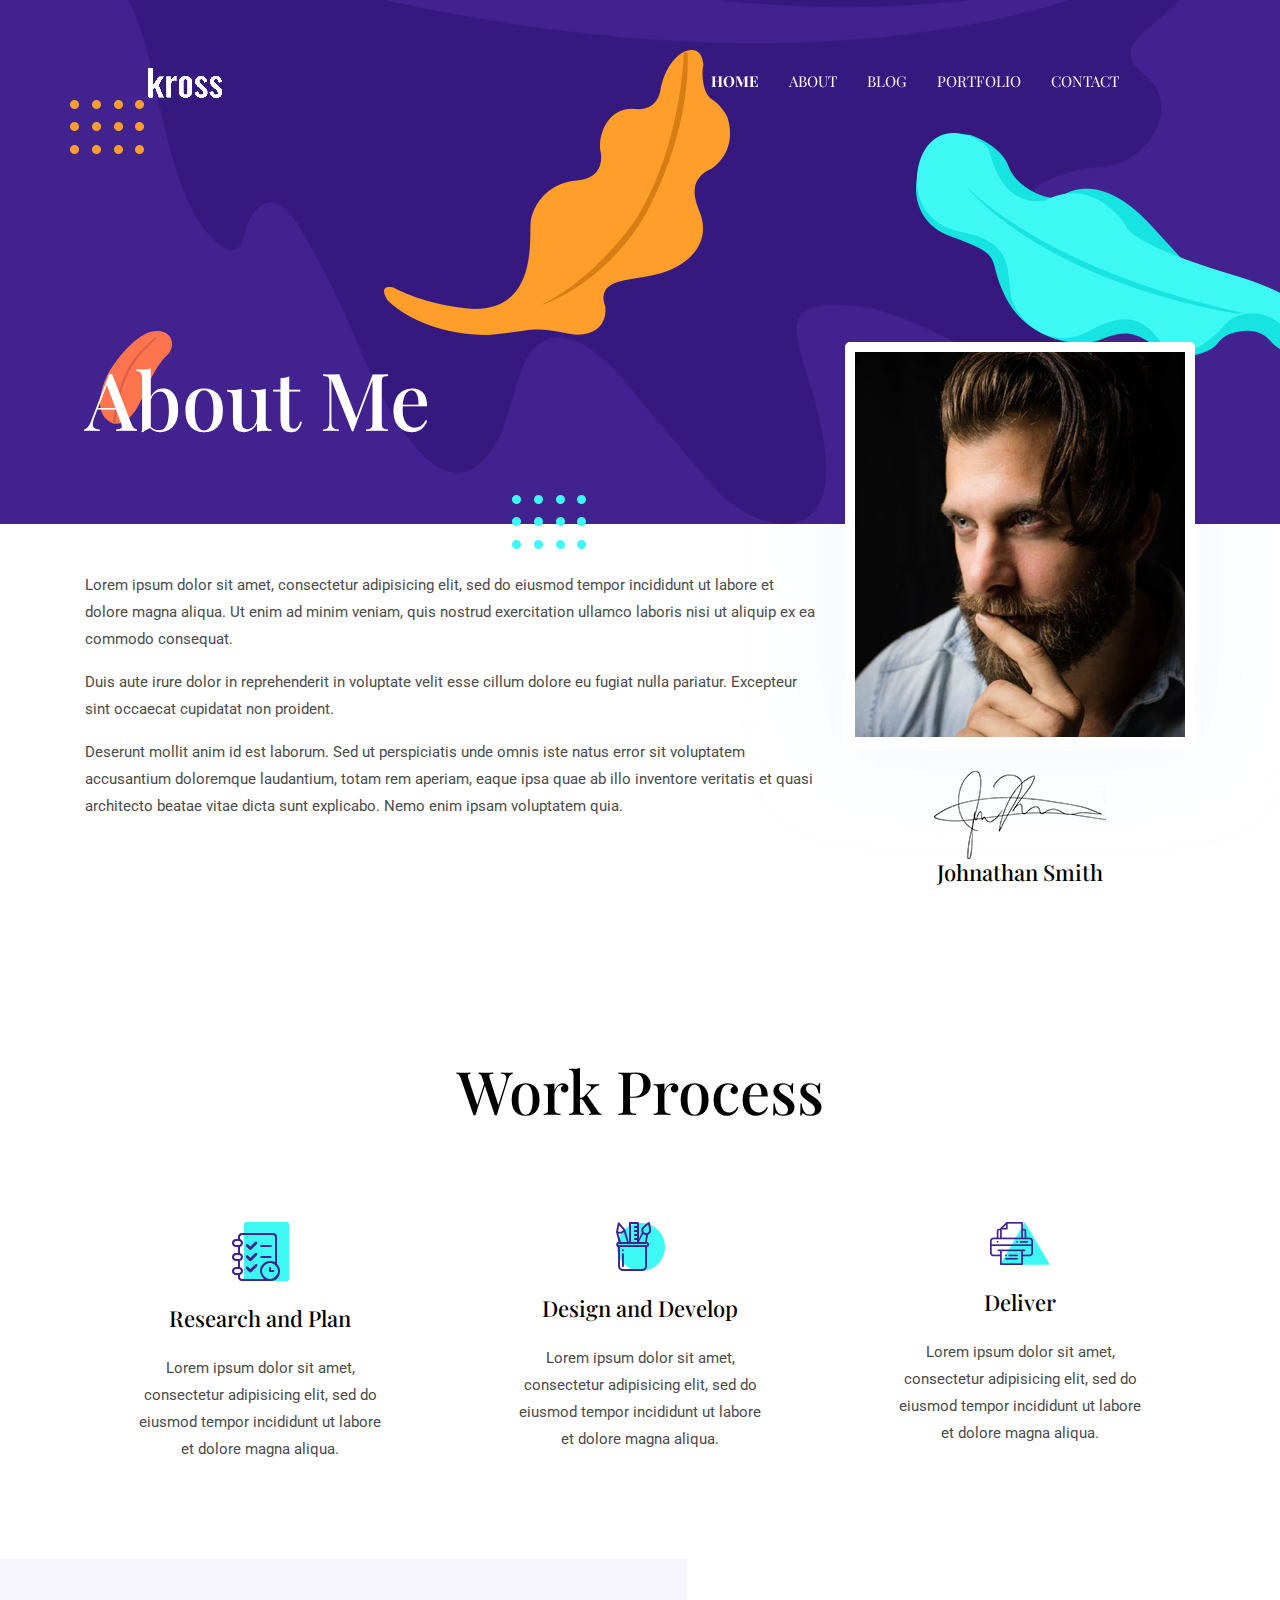
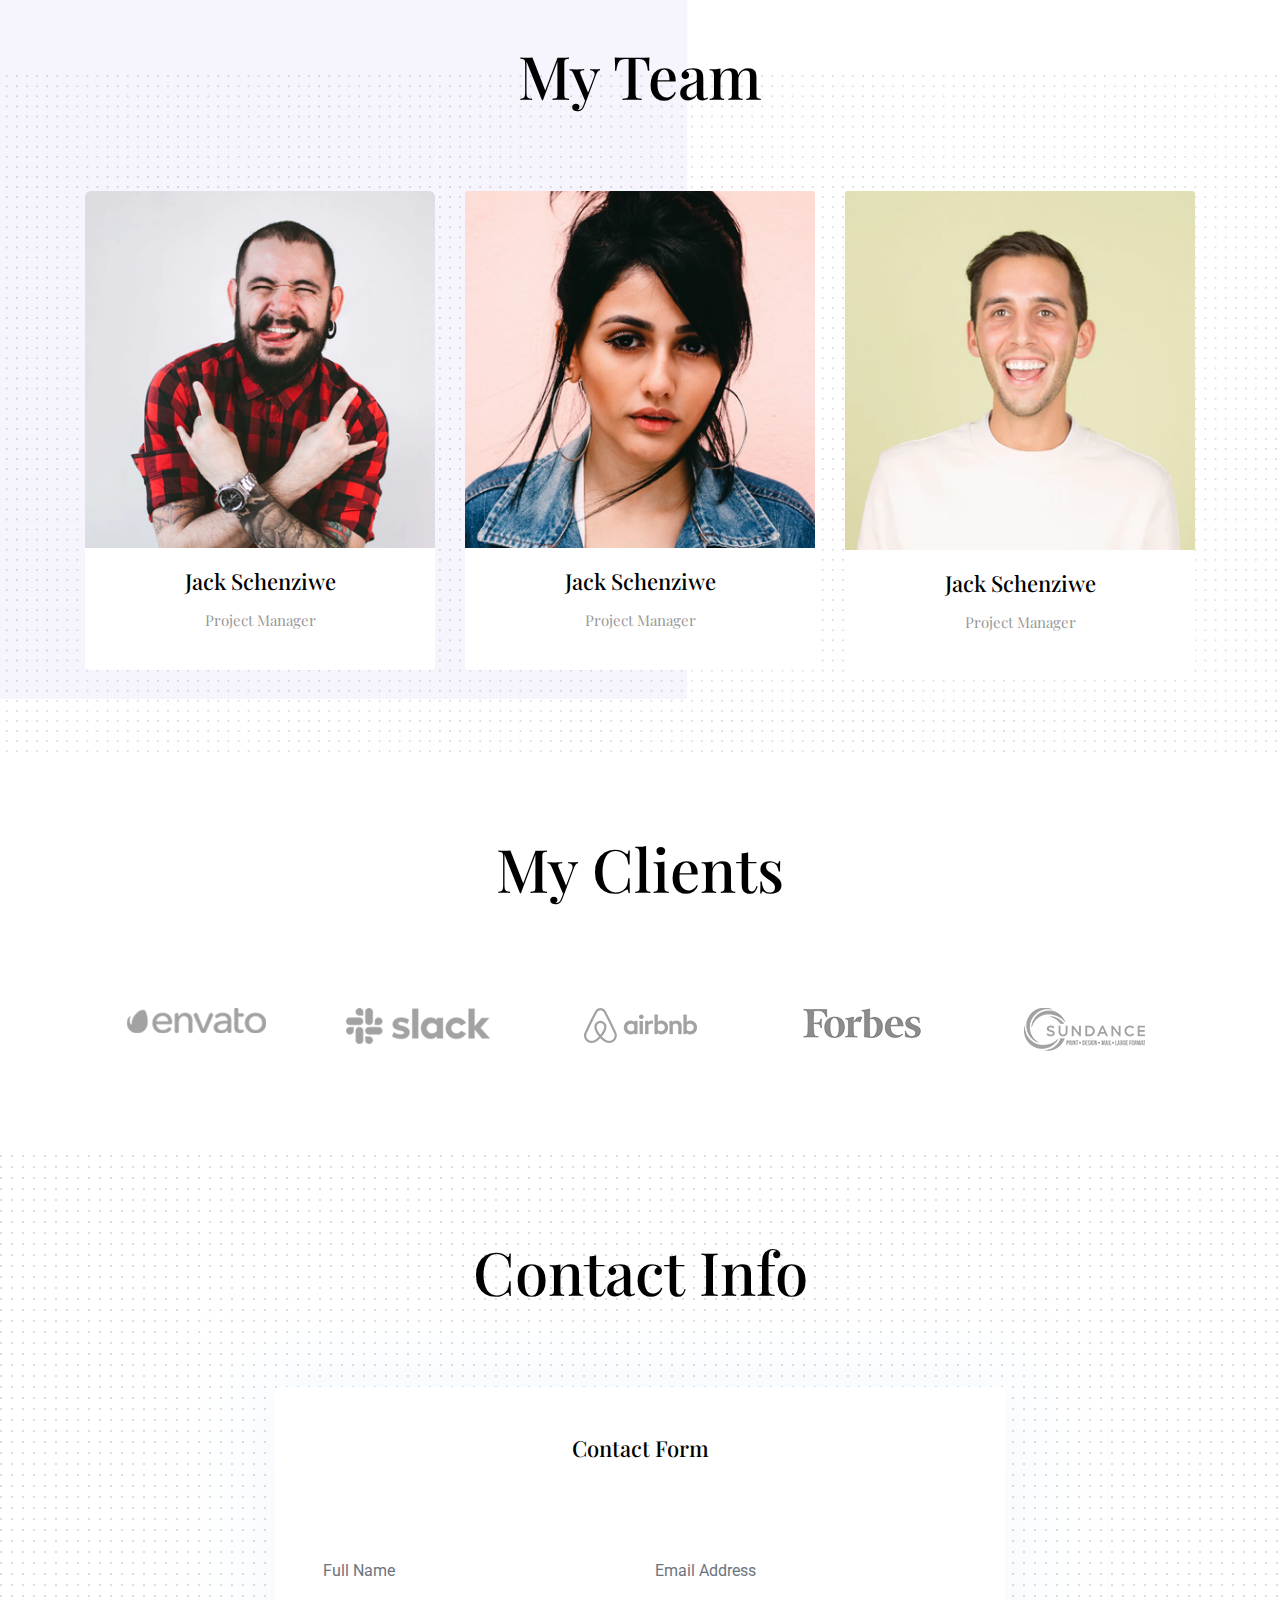
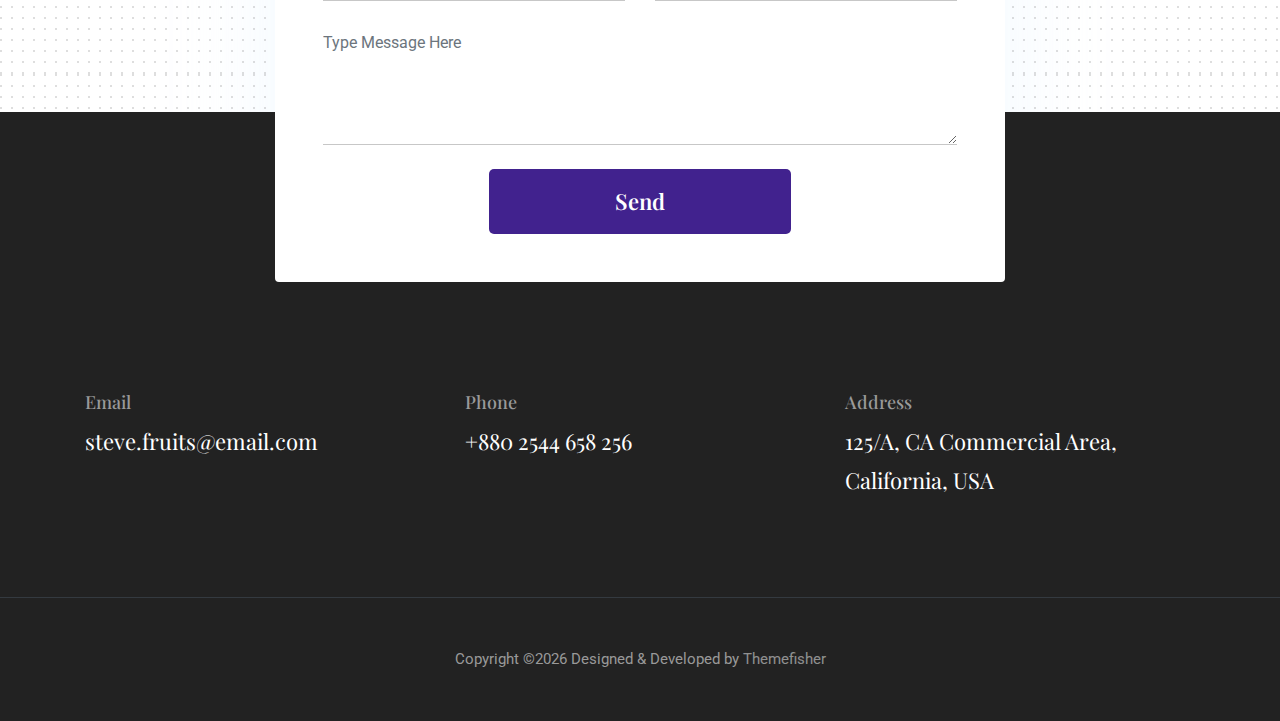
==== about.html @ dac3dfb8 "initial commit" ====
<!DOCTYPE html>

<!--
 // WEBSITE: https://themefisher.com
 // TWITTER: https://twitter.com/themefisher
 // FACEBOOK: https://www.facebook.com/themefisher
 // GITHUB: https://github.com/themefisher/
-->

<html lang="en">
<head>

  <!-- Basic Page Needs
  ================================================== -->
  <meta charset="utf-8">
  <title>Kross - Creative Portfolio Template</title>

  <!-- Mobile Specific Metas
  ================================================== -->
  <meta http-equiv="X-UA-Compatible" content="IE=edge">
  <meta name="description" content="Creative Portfolio Template">
  <meta name="viewport" content="width=device-width, initial-scale=1.0, maximum-scale=5.0">
  <meta name="author" content="Themefisher">
  <meta name="generator" content="Themefisher Kross Template v1.0">
  <!-- Favicon -->
  <link rel="shortcut icon" type="image/x-icon" href="images/favicon.png" />
  
  <!-- ** Plugins Needed for the Project ** -->
  <!-- Bootstrap -->
  <link rel="stylesheet" href="plugins/bootstrap/bootstrap.min.css">
  <!-- slick slider -->
  <link rel="stylesheet" href="plugins/slick/slick.css">
  <!-- themefy-icon -->
  <link rel="stylesheet" href="plugins/themify-icons/themify-icons.css">

  <!-- Main Stylesheet -->
  <link href="css/style.css" rel="stylesheet">

</head>
<body>
  

<header class="navigation fixed-top">
  <nav class="navbar navbar-expand-lg navbar-dark">
    <a class="navbar-brand font-tertiary h3" href="index.html"><img src="images/logo.png" alt="Myself"></a>
    <button class="navbar-toggler" type="button" data-toggle="collapse" data-target="#navigation"
      aria-controls="navigation" aria-expanded="false" aria-label="Toggle navigation">
      <span class="navbar-toggler-icon"></span>
    </button>

    <div class="collapse navbar-collapse text-center" id="navigation">
      <ul class="navbar-nav ml-auto">
        <li class="nav-item active">
          <a class="nav-link" href="index.html">Home</a>
        </li>
        <li class="nav-item">
          <a class="nav-link" href="about.html">about</a>
        </li>
        <li class="nav-item">
          <a class="nav-link" href="blog.html">Blog</a>
        </li>
        <li class="nav-item">
          <a class="nav-link" href="portfolio.html">Portfolio</a>
        </li>
        <li class="nav-item">
          <a class="nav-link" href="contact.html">Contact</a>
        </li>
      </ul>
    </div>
  </nav>
</header>

<!-- page title -->
<section class="page-title-alt bg-primary position-relative">
  <div class="container">
    <div class="row">
      <div class="col-12">
        <h1 class="text-white font-tertiary">About Me</h1>
      </div>
    </div>
  </div>
  <!-- background shapes -->
  <img src="images/illustrations/leaf-bg-top.png" alt="illustrations" class="bg-shape-1 w-100">
  <img src="images/illustrations/dots-group-sm.png" alt="illustrations" class="bg-shape-2">
  <img src="images/illustrations/leaf-yellow.png" alt="illustrations" class="bg-shape-3">
  <img src="images/illustrations/leaf-orange.png" alt="illustrations" class="bg-shape-4">
  <img src="images/illustrations/dots-group-cyan.png" alt="illustrations" class="bg-shape-5">
  <img src="images/illustrations/leaf-cyan-lg.png" alt="illustrations" class="bg-shape-6">
</section>
<!-- /page title -->

<!-- about -->
<section class="section pt-5">
  <div class="container">
    <div class="row">
      <div class="col-md-8">
        <p>Lorem ipsum dolor sit amet, consectetur adipisicing elit, sed do eiusmod tempor incididunt ut labore et
          dolore magna aliqua. Ut enim ad minim veniam, quis nostrud exercitation ullamco laboris nisi ut aliquip ex ea
          commodo consequat.</p>
        <p>Duis aute irure dolor in reprehenderit in voluptate velit esse cillum dolore eu fugiat nulla pariatur.
          Excepteur sint occaecat cupidatat non proident.</p>
        <p>Deserunt mollit anim id est laborum. Sed ut perspiciatis unde omnis iste natus error sit voluptatem
          accusantium doloremque laudantium, totam rem aperiam, eaque ipsa quae ab illo inventore veritatis et quasi
          architecto beatae vitae dicta sunt explicabo. Nemo enim ipsam voluptatem quia.</p>
      </div>
      <div class="col-md-4 text-center drag-lg-top">
        <div class="shadow-down mb-4">
          <img src="images/about/author.jpg" alt="author" class="img-fluid w-100 rounded-lg border-thick border-white">
        </div>
        <img src="images/about/signature.png" alt="signature" class="img-fluid">
        <h4>Johnathan Smith</h4>
      </div>
    </div>
  </div>
</section>
<!-- /about -->

<!-- Work Process -->
<section class="section">
  <div class="container">
    <div class="row justify-content-around">
      <div class="col-lg-12 text-center">
        <h2 class="section-title">Work Process</h2>
      </div>
      <div class="col-lg-3 col-md-4 text-center hover-shadow pt-3">
        <div class="">
          <img src="images/icons/plan.png" class="mb-4" alt="icon">
          <h4 class="mb-4">Research and Plan</h4>
          <p>Lorem ipsum dolor sit amet, consectetur adipisicing elit, sed do eiusmod tempor incididunt ut labore et
            dolore magna aliqua.</p>
        </div>
      </div>
      <div class="col-lg-3 col-md-4 text-center hover-shadow pt-3">
        <img src="images/icons/design.png" class="mb-4" alt="icon">
        <h4 class="mb-4">Design and Develop</h4>
        <p>Lorem ipsum dolor sit amet, consectetur adipisicing elit, sed do eiusmod tempor incididunt ut labore et
          dolore magna aliqua.</p>
      </div>
      <div class="col-lg-3 col-md-4 text-center hover-shadow pt-3">
        <img src="images/icons/print.png" class="mb-4" alt="icon">
        <h4 class="mb-4">Deliver</h4>
        <p>Lorem ipsum dolor sit amet, consectetur adipisicing elit, sed do eiusmod tempor incididunt ut labore et
          dolore magna aliqua.</p>
      </div>
    </div>
  </div>
</section>
<!-- ./Work Process -->

<!-- team -->
<section class="section bg-cover" data-background="images/backgrounds/team-bg.png">
  <div class="container">
    <div class="row">
      <div class="col-12 text-center">
        <h2 class="section-title">My Team</h2>
      </div>
      <div class="col-md-4 col-sm-6 mb-4 mb-md-0">
        <div class="card text-center">
          <img src="images/team/member-1.png" class="card-img-top">
          <div class="card-body">
            <h4 class="card-title">Jack Schenziwe</h4>
            <p class="text-light font-secondary">Project Manager</p>
          </div>
        </div>
      </div>
      <div class="col-md-4 col-sm-6 mb-4 mb-md-0">
        <div class="card text-center">
          <img src="images/team/member-2.png" class="card-img-top">
          <div class="card-body">
            <h4 class="card-title">Jack Schenziwe</h4>
            <p class="text-light font-secondary">Project Manager</p>
          </div>
        </div>
      </div>
      <div class="col-md-4 col-sm-6 mb-4 mb-md-0">
        <div class="card text-center">
          <img src="images/team/member-3.png" class="card-img-top">
          <div class="card-body">
            <h4 class="card-title">Jack Schenziwe</h4>
            <p class="text-light font-secondary">Project Manager</p>
          </div>
        </div>
      </div>
    </div>
  </div>
</section>
<!-- /team -->

<!-- clients -->
<section class="section">
  <div class="container">
    <div class="row">
      <div class="col-12 text-center">
        <h2 class="section-title">My Clients</h2>
      </div>
    </div>
    <div class="row">
      <div class="col-12">
        <div class="client-logo-slider d-flex align-items-center">
          <a href="contact.html" class="text-center d-block outline-0 p-4"><img class="d-unset img-fluid"
              src="images/clients-logo/client-logo-1.png" alt="client-logo"></a>
          <a href="contact.html" class="text-center d-block outline-0 p-4"><img class="d-unset img-fluid"
              src="images/clients-logo/client-logo-2.png" alt="client-logo"></a>
          <a href="contact.html" class="text-center d-block outline-0 p-4"><img class="d-unset img-fluid"
              src="images/clients-logo/client-logo-3.png" alt="client-logo"></a>
          <a href="contact.html" class="text-center d-block outline-0 p-4"><img class="d-unset img-fluid"
              src="images/clients-logo/client-logo-4.png" alt="client-logo"></a>
          <a href="contact.html" class="text-center d-block outline-0 p-4"><img class="d-unset img-fluid"
              src="images/clients-logo/client-logo-5.png" alt="client-logo"></a>
          <a href="contact.html" class="text-center d-block outline-0 p-4"><img class="d-unset img-fluid"
              src="images/clients-logo/client-logo-1.png" alt="client-logo"></a>
          <a href="contact.html" class="text-center d-block outline-0 p-4"><img class="d-unset img-fluid"
              src="images/clients-logo/client-logo-2.png" alt="client-logo"></a>
          <a href="contact.html" class="text-center d-block outline-0 p-4"><img class="d-unset img-fluid"
              src="images/clients-logo/client-logo-3.png" alt="client-logo"></a>
          <a href="contact.html" class="text-center d-block outline-0 p-4"><img class="d-unset img-fluid"
              src="images/clients-logo/client-logo-4.png" alt="client-logo"></a>
          <a href="contact.html" class="text-center d-block outline-0 p-4"><img class="d-unset img-fluid"
              src="images/clients-logo/client-logo-5.png" alt="client-logo"></a>
        </div>
      </div>
    </div>
  </div>
</section>
<!-- /clients -->

<!-- contact -->
<section class="section section-on-footer" data-background="images/backgrounds/bg-dots.png">
  <div class="container">
    <div class="row">
      <div class="col-12 text-center">
        <h2 class="section-title">Contact Info</h2>
      </div>
      <div class="col-lg-8 mx-auto">
        <div class="bg-white rounded text-center p-5 shadow-down">
          <h4 class="mb-80">Contact Form</h4>
          <form action="#" class="row">
            <div class="col-md-6">
              <input type="text" id="name" name="name" placeholder="Full Name" class="form-control px-0 mb-4" required>
            </div>
            <div class="col-md-6">
              <input type="email" id="email" name="email" placeholder="Email Address" class="form-control px-0 mb-4" required>
            </div>
            <div class="col-12">
              <textarea name="message" id="message" class="form-control px-0 mb-4"
                placeholder="Type Message Here" required></textarea>
            </div>
            <div class="col-lg-6 col-10 mx-auto">
              <button class="btn btn-primary w-100">send</button>
            </div>
          </form>
        </div>
      </div>
    </div>
  </div>
</section>
<!-- /contact -->

<!-- footer -->
<footer class="bg-dark footer-section">
  <div class="section">
    <div class="container">
      <div class="row">
        <div class="col-md-4">
          <h5 class="text-light">Email</h5>
          <p class="text-white paragraph-lg font-secondary">steve.fruits@email.com</p>
        </div>
        <div class="col-md-4">
          <h5 class="text-light">Phone</h5>
          <p class="text-white paragraph-lg font-secondary">+880 2544 658 256</p>
        </div>
        <div class="col-md-4">
          <h5 class="text-light">Address</h5>
          <p class="text-white paragraph-lg font-secondary">125/A, CA Commercial Area, California, USA</p>
        </div>
      </div>
    </div>
  </div>
  <div class="border-top text-center border-dark py-5">
    <p class="mb-0 text-light">Copyright &copy;<script>
        var CurrentYear = new Date().getFullYear()
        document.write(CurrentYear)
      </script> Designed &amp; Developed by <a class="text-white-50" href="Themefisher">Themefisher</a></p>
  </div>
</footer>
<!-- /footer -->

<!-- jQuery -->
<script src="plugins/jQuery/jquery.min.js"></script>
<!-- Bootstrap JS -->
<script src="plugins/bootstrap/bootstrap.min.js"></script>
<!-- slick slider -->
<script src="plugins/slick/slick.min.js"></script>
<!-- filter -->
<script src="plugins/shuffle/shuffle.min.js"></script>

<!-- Main Script -->
<script src="js/script.js"></script>

</body>
</html>
---- plugins/themify-icons/themify-icons.css ----
@font-face{font-family:themify;src:url(fonts/themify.eot?-fvbane);src:url(fonts/themify.eot?#iefix-fvbane) format('embedded-opentype'),url(fonts/themify.woff?-fvbane) format('woff'),url(fonts/themify.ttf?-fvbane) format('truetype'),url(fonts/themify.svg?-fvbane#themify) format('svg');font-weight:400;font-style:normal}[class*=" ti-"],[class^=ti-]{font-family:themify;speak:none;font-style:normal;font-weight:400;font-variant:normal;text-transform:none;line-height:1;-webkit-font-smoothing:antialiased;-moz-osx-font-smoothing:grayscale}.ti-wand:before{content:"\e600"}.ti-volume:before{content:"\e601"}.ti-user:before{content:"\e602"}.ti-unlock:before{content:"\e603"}.ti-unlink:before{content:"\e604"}.ti-trash:before{content:"\e605"}.ti-thought:before{content:"\e606"}.ti-target:before{content:"\e607"}.ti-tag:before{content:"\e608"}.ti-tablet:before{content:"\e609"}.ti-star:before{content:"\e60a"}.ti-spray:before{content:"\e60b"}.ti-signal:before{content:"\e60c"}.ti-shopping-cart:before{content:"\e60d"}.ti-shopping-cart-full:before{content:"\e60e"}.ti-settings:before{content:"\e60f"}.ti-search:before{content:"\e610"}.ti-zoom-in:before{content:"\e611"}.ti-zoom-out:before{content:"\e612"}.ti-cut:before{content:"\e613"}.ti-ruler:before{content:"\e614"}.ti-ruler-pencil:before{content:"\e615"}.ti-ruler-alt:before{content:"\e616"}.ti-bookmark:before{content:"\e617"}.ti-bookmark-alt:before{content:"\e618"}.ti-reload:before{content:"\e619"}.ti-plus:before{content:"\e61a"}.ti-pin:before{content:"\e61b"}.ti-pencil:before{content:"\e61c"}.ti-pencil-alt:before{content:"\e61d"}.ti-paint-roller:before{content:"\e61e"}.ti-paint-bucket:before{content:"\e61f"}.ti-na:before{content:"\e620"}.ti-mobile:before{content:"\e621"}.ti-minus:before{content:"\e622"}.ti-medall:before{content:"\e623"}.ti-medall-alt:before{content:"\e624"}.ti-marker:before{content:"\e625"}.ti-marker-alt:before{content:"\e626"}.ti-arrow-up:before{content:"\e627"}.ti-arrow-right:before{content:"\e628"}.ti-arrow-left:before{content:"\e629"}.ti-arrow-down:before{content:"\e62a"}.ti-lock:before{content:"\e62b"}.ti-location-arrow:before{content:"\e62c"}.ti-link:before{content:"\e62d"}.ti-layout:before{content:"\e62e"}.ti-layers:before{content:"\e62f"}.ti-layers-alt:before{content:"\e630"}.ti-key:before{content:"\e631"}.ti-import:before{content:"\e632"}.ti-image:before{content:"\e633"}.ti-heart:before{content:"\e634"}.ti-heart-broken:before{content:"\e635"}.ti-hand-stop:before{content:"\e636"}.ti-hand-open:before{content:"\e637"}.ti-hand-drag:before{content:"\e638"}.ti-folder:before{content:"\e639"}.ti-flag:before{content:"\e63a"}.ti-flag-alt:before{content:"\e63b"}.ti-flag-alt-2:before{content:"\e63c"}.ti-eye:before{content:"\e63d"}.ti-export:before{content:"\e63e"}.ti-exchange-vertical:before{content:"\e63f"}.ti-desktop:before{content:"\e640"}.ti-cup:before{content:"\e641"}.ti-crown:before{content:"\e642"}.ti-comments:before{content:"\e643"}.ti-comment:before{content:"\e644"}.ti-comment-alt:before{content:"\e645"}.ti-close:before{content:"\e646"}.ti-clip:before{content:"\e647"}.ti-angle-up:before{content:"\e648"}.ti-angle-right:before{content:"\e649"}.ti-angle-left:before{content:"\e64a"}.ti-angle-down:before{content:"\e64b"}.ti-check:before{content:"\e64c"}.ti-check-box:before{content:"\e64d"}.ti-camera:before{content:"\e64e"}.ti-announcement:before{content:"\e64f"}.ti-brush:before{content:"\e650"}.ti-briefcase:before{content:"\e651"}.ti-bolt:before{content:"\e652"}.ti-bolt-alt:before{content:"\e653"}.ti-blackboard:before{content:"\e654"}.ti-bag:before{content:"\e655"}.ti-move:before{content:"\e656"}.ti-arrows-vertical:before{content:"\e657"}.ti-arrows-horizontal:before{content:"\e658"}.ti-fullscreen:before{content:"\e659"}.ti-arrow-top-right:before{content:"\e65a"}.ti-arrow-top-left:before{content:"\e65b"}.ti-arrow-circle-up:before{content:"\e65c"}.ti-arrow-circle-right:before{content:"\e65d"}.ti-arrow-circle-left:before{content:"\e65e"}.ti-arrow-circle-down:before{content:"\e65f"}.ti-angle-double-up:before{content:"\e660"}.ti-angle-double-right:before{content:"\e661"}.ti-angle-double-left:before{content:"\e662"}.ti-angle-double-down:before{content:"\e663"}.ti-zip:before{content:"\e664"}.ti-world:before{content:"\e665"}.ti-wheelchair:before{content:"\e666"}.ti-view-list:before{content:"\e667"}.ti-view-list-alt:before{content:"\e668"}.ti-view-grid:before{content:"\e669"}.ti-uppercase:before{content:"\e66a"}.ti-upload:before{content:"\e66b"}.ti-underline:before{content:"\e66c"}.ti-truck:before{content:"\e66d"}.ti-timer:before{content:"\e66e"}.ti-ticket:before{content:"\e66f"}.ti-thumb-up:before{content:"\e670"}.ti-thumb-down:before{content:"\e671"}.ti-text:before{content:"\e672"}.ti-stats-up:before{content:"\e673"}.ti-stats-down:before{content:"\e674"}.ti-split-v:before{content:"\e675"}.ti-split-h:before{content:"\e676"}.ti-smallcap:before{content:"\e677"}.ti-shine:before{content:"\e678"}.ti-shift-right:before{content:"\e679"}.ti-shift-left:before{content:"\e67a"}.ti-shield:before{content:"\e67b"}.ti-notepad:before{content:"\e67c"}.ti-server:before{content:"\e67d"}.ti-quote-right:before{content:"\e67e"}.ti-quote-left:before{content:"\e67f"}.ti-pulse:before{content:"\e680"}.ti-printer:before{content:"\e681"}.ti-power-off:before{content:"\e682"}.ti-plug:before{content:"\e683"}.ti-pie-chart:before{content:"\e684"}.ti-paragraph:before{content:"\e685"}.ti-panel:before{content:"\e686"}.ti-package:before{content:"\e687"}.ti-music:before{content:"\e688"}.ti-music-alt:before{content:"\e689"}.ti-mouse:before{content:"\e68a"}.ti-mouse-alt:before{content:"\e68b"}.ti-money:before{content:"\e68c"}.ti-microphone:before{content:"\e68d"}.ti-menu:before{content:"\e68e"}.ti-menu-alt:before{content:"\e68f"}.ti-map:before{content:"\e690"}.ti-map-alt:before{content:"\e691"}.ti-loop:before{content:"\e692"}.ti-location-pin:before{content:"\e693"}.ti-list:before{content:"\e694"}.ti-light-bulb:before{content:"\e695"}.ti-Italic:before{content:"\e696"}.ti-info:before{content:"\e697"}.ti-infinite:before{content:"\e698"}.ti-id-badge:before{content:"\e699"}.ti-hummer:before{content:"\e69a"}.ti-home:before{content:"\e69b"}.ti-help:before{content:"\e69c"}.ti-headphone:before{content:"\e69d"}.ti-harddrives:before{content:"\e69e"}.ti-harddrive:before{content:"\e69f"}.ti-gift:before{content:"\e6a0"}.ti-game:before{content:"\e6a1"}.ti-filter:before{content:"\e6a2"}.ti-files:before{content:"\e6a3"}.ti-file:before{content:"\e6a4"}.ti-eraser:before{content:"\e6a5"}.ti-envelope:before{content:"\e6a6"}.ti-download:before{content:"\e6a7"}.ti-direction:before{content:"\e6a8"}.ti-direction-alt:before{content:"\e6a9"}.ti-dashboard:before{content:"\e6aa"}.ti-control-stop:before{content:"\e6ab"}.ti-control-shuffle:before{content:"\e6ac"}.ti-control-play:before{content:"\e6ad"}.ti-control-pause:before{content:"\e6ae"}.ti-control-forward:before{content:"\e6af"}.ti-control-backward:before{content:"\e6b0"}.ti-cloud:before{content:"\e6b1"}.ti-cloud-up:before{content:"\e6b2"}.ti-cloud-down:before{content:"\e6b3"}.ti-clipboard:before{content:"\e6b4"}.ti-car:before{content:"\e6b5"}.ti-calendar:before{content:"\e6b6"}.ti-book:before{content:"\e6b7"}.ti-bell:before{content:"\e6b8"}.ti-basketball:before{content:"\e6b9"}.ti-bar-chart:before{content:"\e6ba"}.ti-bar-chart-alt:before{content:"\e6bb"}.ti-back-right:before{content:"\e6bc"}.ti-back-left:before{content:"\e6bd"}.ti-arrows-corner:before{content:"\e6be"}.ti-archive:before{content:"\e6bf"}.ti-anchor:before{content:"\e6c0"}.ti-align-right:before{content:"\e6c1"}.ti-align-left:before{content:"\e6c2"}.ti-align-justify:before{content:"\e6c3"}.ti-align-center:before{content:"\e6c4"}.ti-alert:before{content:"\e6c5"}.ti-alarm-clock:before{content:"\e6c6"}.ti-agenda:before{content:"\e6c7"}.ti-write:before{content:"\e6c8"}.ti-window:before{content:"\e6c9"}.ti-widgetized:before{content:"\e6ca"}.ti-widget:before{content:"\e6cb"}.ti-widget-alt:before{content:"\e6cc"}.ti-wallet:before{content:"\e6cd"}.ti-video-clapper:before{content:"\e6ce"}.ti-video-camera:before{content:"\e6cf"}.ti-vector:before{content:"\e6d0"}.ti-themify-logo:before{content:"\e6d1"}.ti-themify-favicon:before{content:"\e6d2"}.ti-themify-favicon-alt:before{content:"\e6d3"}.ti-support:before{content:"\e6d4"}.ti-stamp:before{content:"\e6d5"}.ti-split-v-alt:before{content:"\e6d6"}.ti-slice:before{content:"\e6d7"}.ti-shortcode:before{content:"\e6d8"}.ti-shift-right-alt:before{content:"\e6d9"}.ti-shift-left-alt:before{content:"\e6da"}.ti-ruler-alt-2:before{content:"\e6db"}.ti-receipt:before{content:"\e6dc"}.ti-pin2:before{content:"\e6dd"}.ti-pin-alt:before{content:"\e6de"}.ti-pencil-alt2:before{content:"\e6df"}.ti-palette:before{content:"\e6e0"}.ti-more:before{content:"\e6e1"}.ti-more-alt:before{content:"\e6e2"}.ti-microphone-alt:before{content:"\e6e3"}.ti-magnet:before{content:"\e6e4"}.ti-line-double:before{content:"\e6e5"}.ti-line-dotted:before{content:"\e6e6"}.ti-line-dashed:before{content:"\e6e7"}.ti-layout-width-full:before{content:"\e6e8"}.ti-layout-width-default:before{content:"\e6e9"}.ti-layout-width-default-alt:before{content:"\e6ea"}.ti-layout-tab:before{content:"\e6eb"}.ti-layout-tab-window:before{content:"\e6ec"}.ti-layout-tab-v:before{content:"\e6ed"}.ti-layout-tab-min:before{content:"\e6ee"}.ti-layout-slider:before{content:"\e6ef"}.ti-layout-slider-alt:before{content:"\e6f0"}.ti-layout-sidebar-right:before{content:"\e6f1"}.ti-layout-sidebar-none:before{content:"\e6f2"}.ti-layout-sidebar-left:before{content:"\e6f3"}.ti-layout-placeholder:before{content:"\e6f4"}.ti-layout-menu:before{content:"\e6f5"}.ti-layout-menu-v:before{content:"\e6f6"}.ti-layout-menu-separated:before{content:"\e6f7"}.ti-layout-menu-full:before{content:"\e6f8"}.ti-layout-media-right-alt:before{content:"\e6f9"}.ti-layout-media-right:before{content:"\e6fa"}.ti-layout-media-overlay:before{content:"\e6fb"}.ti-layout-media-overlay-alt:before{content:"\e6fc"}.ti-layout-media-overlay-alt-2:before{content:"\e6fd"}.ti-layout-media-left-alt:before{content:"\e6fe"}.ti-layout-media-left:before{content:"\e6ff"}.ti-layout-media-center-alt:before{content:"\e700"}.ti-layout-media-center:before{content:"\e701"}.ti-layout-list-thumb:before{content:"\e702"}.ti-layout-list-thumb-alt:before{content:"\e703"}.ti-layout-list-post:before{content:"\e704"}.ti-layout-list-large-image:before{content:"\e705"}.ti-layout-line-solid:before{content:"\e706"}.ti-layout-grid4:before{content:"\e707"}.ti-layout-grid3:before{content:"\e708"}.ti-layout-grid2:before{content:"\e709"}.ti-layout-grid2-thumb:before{content:"\e70a"}.ti-layout-cta-right:before{content:"\e70b"}.ti-layout-cta-left:before{content:"\e70c"}.ti-layout-cta-center:before{content:"\e70d"}.ti-layout-cta-btn-right:before{content:"\e70e"}.ti-layout-cta-btn-left:before{content:"\e70f"}.ti-layout-column4:before{content:"\e710"}.ti-layout-column3:before{content:"\e711"}.ti-layout-column2:before{content:"\e712"}.ti-layout-accordion-separated:before{content:"\e713"}.ti-layout-accordion-merged:before{content:"\e714"}.ti-layout-accordion-list:before{content:"\e715"}.ti-ink-pen:before{content:"\e716"}.ti-info-alt:before{content:"\e717"}.ti-help-alt:before{content:"\e718"}.ti-headphone-alt:before{content:"\e719"}.ti-hand-point-up:before{content:"\e71a"}.ti-hand-point-right:before{content:"\e71b"}.ti-hand-point-left:before{content:"\e71c"}.ti-hand-point-down:before{content:"\e71d"}.ti-gallery:before{content:"\e71e"}.ti-face-smile:before{content:"\e71f"}.ti-face-sad:before{content:"\e720"}.ti-credit-card:before{content:"\e721"}.ti-control-skip-forward:before{content:"\e722"}.ti-control-skip-backward:before{content:"\e723"}.ti-control-record:before{content:"\e724"}.ti-control-eject:before{content:"\e725"}.ti-comments-smiley:before{content:"\e726"}.ti-brush-alt:before{content:"\e727"}.ti-youtube:before{content:"\e728"}.ti-vimeo:before{content:"\e729"}.ti-twitter:before{content:"\e72a"}.ti-time:before{content:"\e72b"}.ti-tumblr:before{content:"\e72c"}.ti-skype:before{content:"\e72d"}.ti-share:before{content:"\e72e"}.ti-share-alt:before{content:"\e72f"}.ti-rocket:before{content:"\e730"}.ti-pinterest:before{content:"\e731"}.ti-new-window:before{content:"\e732"}.ti-microsoft:before{content:"\e733"}.ti-list-ol:before{content:"\e734"}.ti-linkedin:before{content:"\e735"}.ti-layout-sidebar-2:before{content:"\e736"}.ti-layout-grid4-alt:before{content:"\e737"}.ti-layout-grid3-alt:before{content:"\e738"}.ti-layout-grid2-alt:before{content:"\e739"}.ti-layout-column4-alt:before{content:"\e73a"}.ti-layout-column3-alt:before{content:"\e73b"}.ti-layout-column2-alt:before{content:"\e73c"}.ti-instagram:before{content:"\e73d"}.ti-google:before{content:"\e73e"}.ti-github:before{content:"\e73f"}.ti-flickr:before{content:"\e740"}.ti-facebook:before{content:"\e741"}.ti-dropbox:before{content:"\e742"}.ti-dribbble:before{content:"\e743"}.ti-apple:before{content:"\e744"}.ti-android:before{content:"\e745"}.ti-save:before{content:"\e746"}.ti-save-alt:before{content:"\e747"}.ti-yahoo:before{content:"\e748"}.ti-wordpress:before{content:"\e749"}.ti-vimeo-alt:before{content:"\e74a"}.ti-twitter-alt:before{content:"\e74b"}.ti-tumblr-alt:before{content:"\e74c"}.ti-trello:before{content:"\e74d"}.ti-stack-overflow:before{content:"\e74e"}.ti-soundcloud:before{content:"\e74f"}.ti-sharethis:before{content:"\e750"}.ti-sharethis-alt:before{content:"\e751"}.ti-reddit:before{content:"\e752"}.ti-pinterest-alt:before{content:"\e753"}.ti-microsoft-alt:before{content:"\e754"}.ti-linux:before{content:"\e755"}.ti-jsfiddle:before{content:"\e756"}.ti-joomla:before{content:"\e757"}.ti-html5:before{content:"\e758"}.ti-flickr-alt:before{content:"\e759"}.ti-email:before{content:"\e75a"}.ti-drupal:before{content:"\e75b"}.ti-dropbox-alt:before{content:"\e75c"}.ti-css3:before{content:"\e75d"}.ti-rss:before{content:"\e75e"}.ti-rss-alt:before{content:"\e75f"}
---- css/style.css ----
/**
 * WEBSITE: https://themefisher.com
 * TWITTER: https://twitter.com/themefisher
 * FACEBOOK: https://www.facebook.com/themefisher
 * GITHUB: https://github.com/themefisher/
 */

/*  typography */
@import url("https://fonts.googleapis.com/css?family=Playfair+Display:700|Roboto:400");
body {
  line-height: 1.2;
  font-family: "Roboto", sans-serif;
  -webkit-font-smoothing: antialiased;
  font-size: 15px;
  color: #4c4c4c;
}

p, .paragraph {
  font-weight: 400;
  color: #4c4c4c;
  font-size: 15px;
  line-height: 1.8;
  font-family: "Roboto", sans-serif;
}
p-lg, .paragraph-lg {
  font-size: 22px;
}

h1, h2, h3, h4, h5, h6 {
  color: #000;
  font-family: "Playfair Display", serif;
  line-height: 1.2;
}

h1, .h1 {
  font-size: 80px;
}
@media (max-width: 991px) {
  h1, .h1 {
    font-size: 65px;
  }
}

h2, .h2 {
  font-size: 60px;
}
@media (max-width: 991px) {
  h2, .h2 {
    font-size: 50px;
  }
}

h3, .h3 {
  font-size: 40px;
}

h4, .h4 {
  font-size: 22px;
}

h5, .h5 {
  font-size: 18px;
}

h6, .h6 {
  font-size: 14px;
}

/* Button style */
.btn {
  font-size: 22px;
  font-family: "Playfair Display", serif;
  text-transform: capitalize;
  padding: 16px 44px;
  border-radius: 5px;
  font-weight: 600;
  border: 0;
  position: relative;
  z-index: 1;
  transition: 0.2s ease;
}
.btn:focus {
  outline: 0;
  box-shadow: none !important;
}
.btn:active {
  box-shadow: none;
}
.btn-sm {
  font-size: 15px;
  padding: 10px 30px;
}
.btn-xs {
  padding: 5px 10px;
  font-size: 15px;
}

.btn-primary {
  background: #41228e;
  color: #fff;
}
.btn-primary:active {
  background: #542cb7 !important;
}
.btn-primary:hover {
  background: #542cb7;
}
.btn-primary.focus, .btn-primary.active {
  background: #542cb7 !important;
  box-shadow: none !important;
}

.btn-transparent {
  background: transparent;
  color: #41228e;
  font-weight: bold;
}
.btn-transparent:active, .btn-transparent:hover {
  color: #41228e;
}

body {
  background-color: #fff;
  overflow-x: hidden;
}

::-moz-selection {
  background: #542cb7;
  color: #fff;
}

::selection {
  background: #542cb7;
  color: #fff;
}

/* preloader */
.preloader {
  position: fixed;
  top: 0;
  left: 0;
  right: 0;
  bottom: 0;
  background-color: #fff;
  z-index: 999;
  display: flex;
  align-items: center;
  justify-content: center;
}

ol,
ul {
  list-style-type: none;
  margin: 0px;
}

img {
  vertical-align: middle;
  border: 0;
}

a,
a:hover,
a:focus {
  text-decoration: none;
}

a,
button,
select {
  cursor: pointer;
  transition: 0.2s ease;
}
a:focus,
button:focus,
select:focus {
  outline: 0;
}

a.text-dark:hover {
  color: #41228e !important;
}

a:hover {
  color: #41228e;
}

.slick-slide {
  outline: 0;
}

.section {
  padding-top: 80px;
  padding-bottom: 80px;
}
.section-title {
  margin-bottom: 80px;
  font-family: "Playfair Display", serif;
}

.bg-cover {
  background-size: cover;
  background-position: center center;
  background-repeat: no-repeat;
}

/* overlay */
.overlay {
  position: relative;
}
.overlay::before {
  position: absolute;
  content: "";
  height: 100%;
  width: 100%;
  top: 0;
  left: 0;
  background: #000;
  opacity: 0.5;
}

.outline-0 {
  outline: 0 !important;
}

.d-unset {
  display: unset !important;
}

.bg-primary {
  background: #41228e !important;
}

.bg-gray {
  background: #eaeaea !important;
}

.text-primary {
  color: #41228e !important;
}

.text-color {
  color: #4c4c4c;
}

.text-dark {
  color: #000 !important;
}

.text-light {
  color: #999999 !important;
}

.mb-10 {
  margin-bottom: 10px !important;
}

.mb-20 {
  margin-bottom: 20px !important;
}

.mb-30 {
  margin-bottom: 30px !important;
}

.mb-40 {
  margin-bottom: 40px !important;
}

.mb-50 {
  margin-bottom: 50px !important;
}

.mb-60 {
  margin-bottom: 60px !important;
}

.mb-70 {
  margin-bottom: 70px !important;
}

.mb-80 {
  margin-bottom: 80px !important;
}

.mb-90 {
  margin-bottom: 90px !important;
}

.mb-100 {
  margin-bottom: 100px !important;
}

.zindex-1 {
  z-index: 1;
}

.rounded-lg {
  border-radius: 15px;
}

.overflow-hidden {
  overflow: hidden;
}

.font-secondary {
  font-family: "Playfair Display", serif !important;
}

.font-tertiary {
  font-family: "Playfair Display", serif !important;
}

.shadow {
  box-shadow: 0px 18px 39.1px 6.9px rgba(224, 241, 255, 0.34) !important;
}

.bg-dark {
  background-color: #222222 !important;
}

/* icon */
.icon {
  font-size: 45px;
}

.icon-bg {
  height: 100px;
  width: 100px;
  line-height: 100px;
  text-align: center;
}

.icon-light {
  color: #c8d5ef;
}

/* /icon */
/* slick slider */
.slick-dots {
  text-align: center;
  padding-left: 0;
}
.slick-dots li {
  display: inline-block;
  margin: 2px;
}
.slick-dots li.slick-active button {
  background: #fff;
  width: 25px;
}
.slick-dots li button {
  height: 6px;
  width: 12px;
  background: rgba(255, 255, 255, 0.5);
  color: transparent;
  border-radius: 10px;
  overflow: hidden;
  transition: 0.2s ease;
  border: 0;
}

/* /slick slider */
/* form */
.form-control {
  border: 0;
  border-radius: 0;
  border-bottom: 1px solid #c7c7c7;
  height: 60px;
}
.form-control:focus {
  border-color: #41228e;
  outline: 0;
  box-shadow: none !important;
}

textarea.form-control {
  height: 120px;
}

/* /form */
/* card */
.card {
  border: 0;
}
.card-header {
  border: 0;
}
.card-footer {
  border: 0;
}

/* /card */
.navigation {
  padding: 40px 130px;
  transition: 0.3s ease;
}
.navigation.nav-bg {
  background-color: #41228e;
  padding: 15px 100px;
}
@media (max-width: 991px) {
  .navigation.nav-bg {
    padding: 15px 20px;
  }
}
@media (max-width: 991px) {
  .navigation {
    padding: 20px;
    background: #41228e;
  }
}

.navbar .nav-item .nav-link {
  font-family: "Playfair Display", serif;
  text-transform: uppercase;
  padding: 15px;
}
.navbar .nav-item.active {
  font-weight: bold;
}

.navbar-dark .navbar-nav .nav-link {
  color: #fff;
}

.hero-area {
  padding: 300px 0 200px;
  position: relative;
}
@media (max-width: 767px) {
  .hero-area {
    padding: 250px 0 150px;
    overflow: hidden;
  }
}
.hero-area h1 {
  position: relative;
  z-index: 2;
}

.layer {
  position: absolute;
  z-index: 1;
}

#l1 {
  bottom: 0;
  left: 0;
}

#l2 {
  top: 190px;
  left: -250px;
}

#l3 {
  top: 200px;
  left: 40%;
}

#l4 {
  top: 200px;
  right: 40%;
}

#l5 {
  top: 100px;
  right: -150px;
}

#l6 {
  bottom: -20px;
  left: 10%;
}

#l7 {
  bottom: 100px;
  left: 20%;
}

#l8 {
  bottom: 160px;
  right: 45%;
}

#l9 {
  bottom: 100px;
  right: -10px;
}

.layer-bg {
  position: absolute;
  bottom: 0;
  left: 0;
}

/* skills */
.progress-wrapper {
  height: 130px;
  overflow: hidden;
}

.wave {
  position: absolute;
  width: 100%;
  height: 100%;
}
.wave::before, .wave::after {
  content: "";
  position: absolute;
  width: 800px;
  height: 800px;
  bottom: 0;
  left: 50%;
  background-color: rgba(255, 255, 255, 0.4);
  border-radius: 45%;
  transform: translateX(-50%) rotate(0);
  -webkit-animation: rotate 6s linear infinite;
          animation: rotate 6s linear infinite;
  z-index: 10;
}
.wave::after {
  border-radius: 47%;
  background-color: rgba(255, 255, 255, 0.9);
  transform: translateX(-50%) rotate(0);
  -webkit-animation: rotate 10s linear -5s infinite;
          animation: rotate 10s linear -5s infinite;
  z-index: 20;
}

@-webkit-keyframes rotate {
  50% {
    transform: translateX(-50%) rotate(180deg);
  }
  100% {
    transform: translateX(-50%) rotate(360deg);
  }
}

@keyframes rotate {
  50% {
    transform: translateX(-50%) rotate(180deg);
  }
  100% {
    transform: translateX(-50%) rotate(360deg);
  }
}
/* /skills */
/* education */
.edu-bg-image {
  position: absolute;
  left: 0;
  top: -300px;
  z-index: -1;
}

/* /education */
/* service */
.hover-bg-primary {
  transition: 0.3s ease;
}
.hover-bg-primary:hover {
  background: #41228e;
}
.hover-bg-primary:hover * {
  color: #fff;
}

.active-bg-primary {
  transition: 0.3s ease;
  background: #41228e;
}
.active-bg-primary * {
  color: #fff;
}

.hover-shadow {
  transition: 0.2s ease;
}
.hover-shadow:hover {
  box-shadow: 0px 18px 40px 8px rgba(224, 241, 255, 0.54) !important;
}

/* /service */
/* portfolio */
.hover-wrapper {
  overflow: hidden;
}
.hover-wrapper img {
  transition: 0.3s ease;
  transform: scale(1.1);
}
.hover-wrapper:hover img {
  transform: scale(1);
}
.hover-wrapper:hover .hover-overlay {
  opacity: 1;
  visibility: visible;
}

.hover-overlay {
  position: absolute;
  height: 100%;
  width: 100%;
  border-radius: inherit;
  top: 0;
  left: 0;
  background: rgba(0, 0, 0, 0.3);
  opacity: 0;
  visibility: hidden;
  transition: 0.3s ease;
}

.hover-content {
  position: absolute;
  top: 50%;
  transform: translateY(-50%);
  left: 0;
  right: 0;
  text-align: center;
}

/* /portfolio */
/* testimonial */
.testimonial-content strong {
  color: #2bfdff;
  font-weight: normal;
}

.testimonial-bg-shapes .container {
  position: relative;
  z-index: 1;
}
.testimonial-bg-shapes .bg-map {
  position: absolute;
  left: 50%;
  top: 50%;
  transform: translate(-50%, -50%);
}
.testimonial-bg-shapes .bg-shape-1 {
  position: absolute;
  left: 100px;
  top: -50px;
}
.testimonial-bg-shapes .bg-shape-2 {
  position: absolute;
  right: 150px;
  top: 50px;
}
.testimonial-bg-shapes .bg-shape-3 {
  position: absolute;
  right: 50px;
  top: 200px;
}
.testimonial-bg-shapes .bg-shape-4 {
  position: absolute;
  left: 100px;
  bottom: 200px;
}
.testimonial-bg-shapes .bg-shape-5 {
  position: absolute;
  right: 200px;
  bottom: -50px;
}

/* /testimonial */
/* footer */
.footer-section {
  padding-top: 200px;
}

.section-on-footer {
  margin-bottom: -250px;
}

.shadow-down {
  position: relative;
}
.shadow-down::before {
  position: absolute;
  content: "";
  box-shadow: 0px 0px 80.75px 14.25px rgba(224, 241, 255, 0.34);
  height: 100%;
  width: 100%;
  left: 0;
  top: 0;
  z-index: -1;
}

/* /footer */
.card-lg {
  flex-direction: row-reverse;
  align-items: center;
}
@media (max-width: 991px) {
  .card-lg {
    flex-direction: column;
  }
}

blockquote {
  display: inline-block;
  padding: 20px 25px;
  background: #eaeaea;
  border-left: 3px solid #41228e;
  font-style: italic;
  font-size: 22px;
  line-height: 1.7;
}

.content * {
  margin-bottom: 20px;
}
.content strong {
  font-family: "Playfair Display", serif;
  font-size: 22px;
  font-weight: normal;
  color: #000;
  display: inherit;
  line-height: 1.5;
}

.page-title-alt {
  padding: 350px 0 70px;
}

.border-thick {
  border: 10px solid;
}

.drag-lg-top {
  margin-top: -230px;
}
@media (max-width: 991px) {
  .drag-lg-top {
    margin-top: 0;
  }
}

.page-title-alt .container {
  position: relative;
  z-index: 1;
}
.page-title-alt .bg-shape-1 {
  position: absolute;
  left: 0;
  top: 0;
  height: 100%;
}
.page-title-alt .bg-shape-2 {
  position: absolute;
  left: 70px;
  top: 100px;
}
.page-title-alt .bg-shape-3 {
  position: absolute;
  left: 30%;
  top: 50px;
  transform: rotate(180deg);
}
.page-title-alt .bg-shape-4 {
  position: absolute;
  left: 100px;
  bottom: 100px;
}
.page-title-alt .bg-shape-5 {
  position: absolute;
  left: 40%;
  bottom: -25px;
}
.page-title-alt .bg-shape-6 {
  position: absolute;
  bottom: 100px;
  right: -100px;
}

.page-title {
  padding: 250px 0 150px;
}
.page-title .container {
  position: relative;
  z-index: 1;
}
.page-title .bg-shape-1 {
  position: absolute;
  left: 0;
  bottom: 0;
  width: 100%;
}
.page-title .bg-shape-2 {
  position: absolute;
  left: -20px;
  top: -10px;
}
.page-title .bg-shape-3 {
  position: absolute;
  left: 10%;
  top: 100px;
}
.page-title .bg-shape-4 {
  position: absolute;
  left: 50%;
  top: -20px;
}
.page-title .bg-shape-5 {
  position: absolute;
  left: 90px;
  bottom: -50px;
  transform: rotate(180deg);
}
.page-title .bg-shape-6 {
  position: absolute;
  right: 20%;
  bottom: -20px;
}
.page-title .bg-shape-7 {
  position: absolute;
  right: -220px;
  bottom: -100px;
}
@media (max-width: 1200px) {
  .page-title .bg-shape-7 {
    right: 0;
  }
}

.filter-controls li {
  cursor: pointer;
}
.filter-controls li.active {
  font-weight: bold;
}
/*# sourceMappingURL=style.css.map */
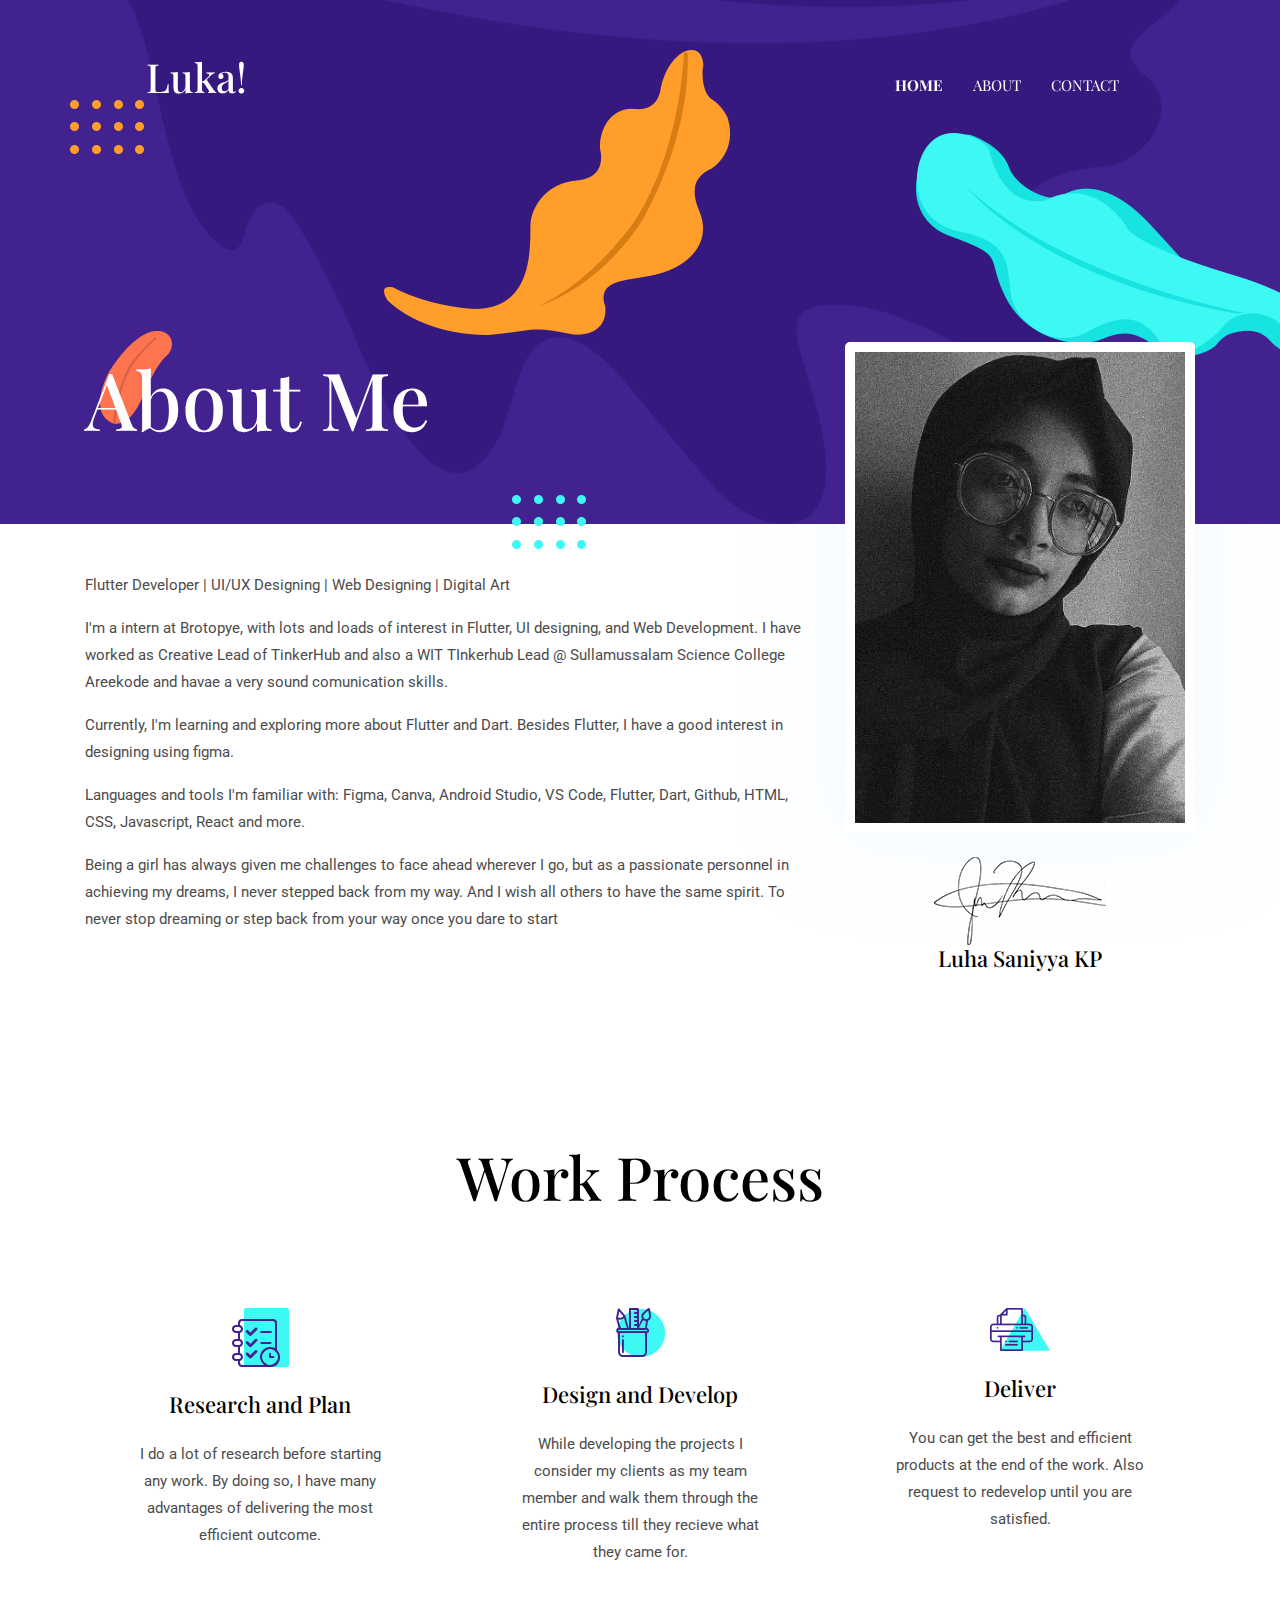
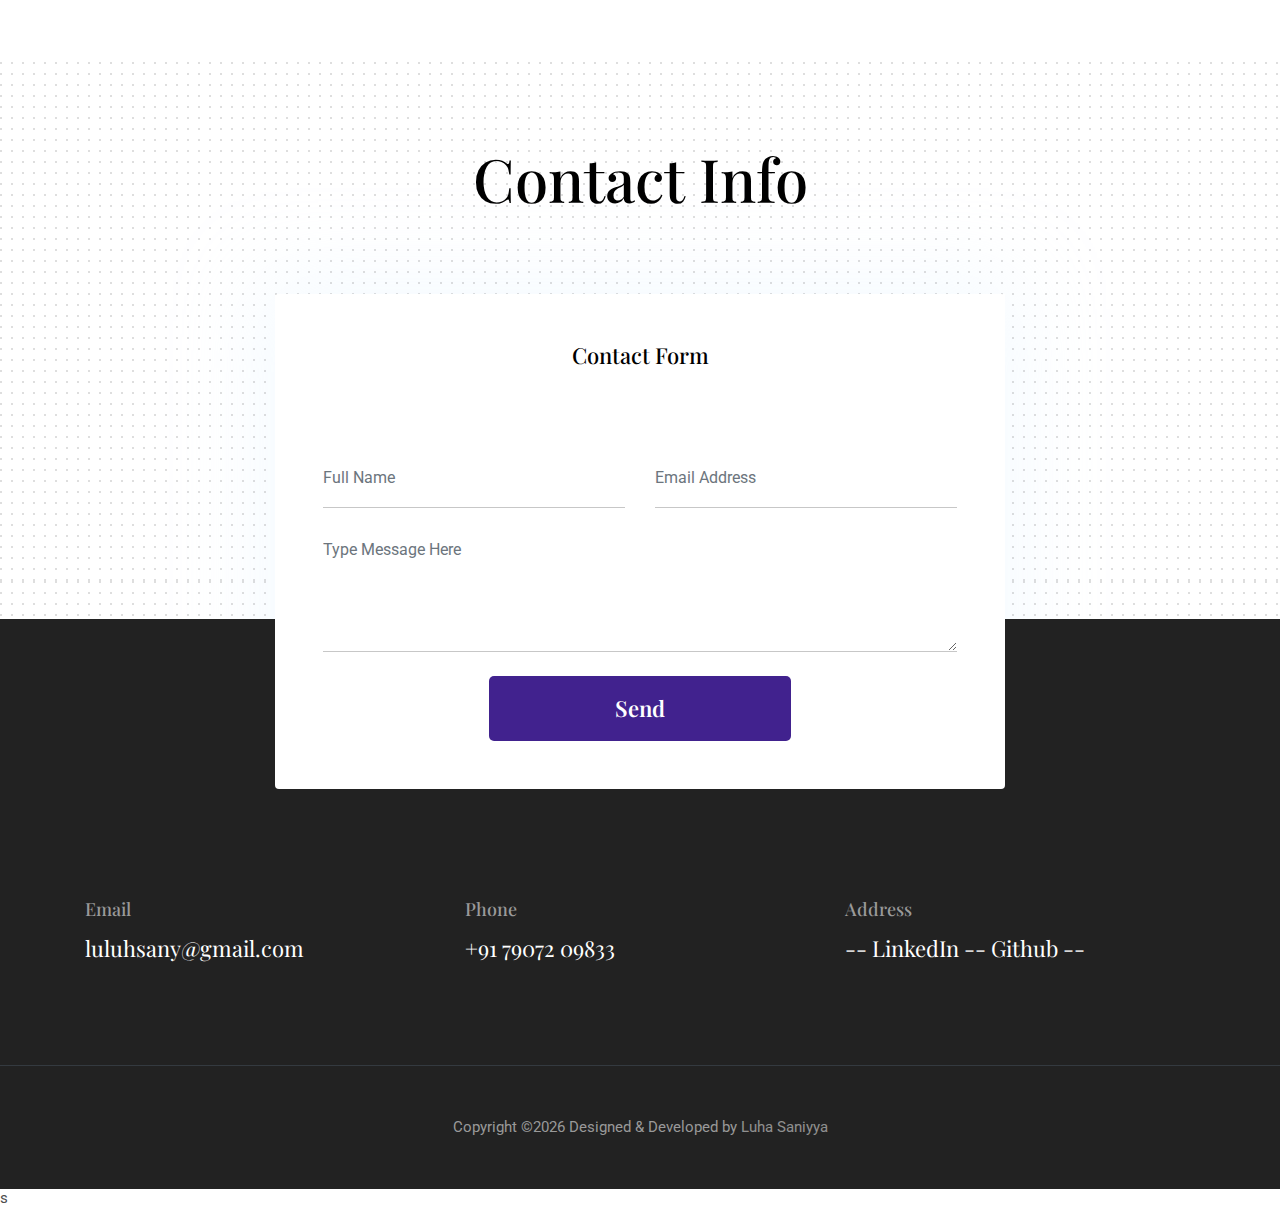
==== commit 3106a037: "Final update" ====
--- a/about.html
+++ b/about.html
@@ -42,7 +42,7 @@
 
 <header class="navigation fixed-top">
   <nav class="navbar navbar-expand-lg navbar-dark">
-    <a class="navbar-brand font-tertiary h3" href="index.html"><img src="images/logo.png" alt="Myself"></a>
+    <a class="navbar-brand font-tertiary h3" href="index.html"><h3 style="color: white;">Luka!</h3></a>
     <button class="navbar-toggler" type="button" data-toggle="collapse" data-target="#navigation"
       aria-controls="navigation" aria-expanded="false" aria-label="Toggle navigation">
       <span class="navbar-toggler-icon"></span>
@@ -57,12 +57,6 @@
           <a class="nav-link" href="about.html">about</a>
         </li>
         <li class="nav-item">
-          <a class="nav-link" href="blog.html">Blog</a>
-        </li>
-        <li class="nav-item">
-          <a class="nav-link" href="portfolio.html">Portfolio</a>
-        </li>
-        <li class="nav-item">
           <a class="nav-link" href="contact.html">Contact</a>
         </li>
       </ul>
@@ -94,21 +88,18 @@
   <div class="container">
     <div class="row">
       <div class="col-md-8">
-        <p>Lorem ipsum dolor sit amet, consectetur adipisicing elit, sed do eiusmod tempor incididunt ut labore et
-          dolore magna aliqua. Ut enim ad minim veniam, quis nostrud exercitation ullamco laboris nisi ut aliquip ex ea
-          commodo consequat.</p>
-        <p>Duis aute irure dolor in reprehenderit in voluptate velit esse cillum dolore eu fugiat nulla pariatur.
-          Excepteur sint occaecat cupidatat non proident.</p>
-        <p>Deserunt mollit anim id est laborum. Sed ut perspiciatis unde omnis iste natus error sit voluptatem
-          accusantium doloremque laudantium, totam rem aperiam, eaque ipsa quae ab illo inventore veritatis et quasi
-          architecto beatae vitae dicta sunt explicabo. Nemo enim ipsam voluptatem quia.</p>
+        <p>Flutter Developer | UI/UX Designing | Web Designing | Digital Art</p>
+        <p>I'm a intern at Brotopye, with lots and loads of interest in Flutter, UI designing, and Web Development. I have worked as Creative Lead of TinkerHub and also a WIT TInkerhub Lead @ Sullamussalam Science College Areekode and havae a very sound comunication skills.</p>
+        <p> Currently, I'm learning and exploring more about Flutter and Dart. Besides Flutter, I have a good interest in designing using figma.</p>
+        <p> Languages and tools I'm familiar with: Figma, Canva, Android Studio, VS Code, Flutter, Dart, Github, HTML, CSS, Javascript, React and more.</p>
+        <p>Being a girl has always given me challenges to face ahead wherever I go, but as a passionate personnel in achieving my dreams, I never stepped back from my way. And I wish all others to have the same spirit. To never stop dreaming or step back from your way once you dare to start</p>
       </div>
       <div class="col-md-4 text-center drag-lg-top">
         <div class="shadow-down mb-4">
           <img src="images/about/author.jpg" alt="author" class="img-fluid w-100 rounded-lg border-thick border-white">
         </div>
         <img src="images/about/signature.png" alt="signature" class="img-fluid">
-        <h4>Johnathan Smith</h4>
+        <h4>Luha Saniyya KP</h4>
       </div>
     </div>
   </div>
@@ -126,103 +117,23 @@
         <div class="">
           <img src="images/icons/plan.png" class="mb-4" alt="icon">
           <h4 class="mb-4">Research and Plan</h4>
-          <p>Lorem ipsum dolor sit amet, consectetur adipisicing elit, sed do eiusmod tempor incididunt ut labore et
-            dolore magna aliqua.</p>
+          <p>I do a lot of research before starting any work. By doing so, I have many advantages of delivering the most efficient outcome.</p>
         </div>
       </div>
       <div class="col-lg-3 col-md-4 text-center hover-shadow pt-3">
         <img src="images/icons/design.png" class="mb-4" alt="icon">
         <h4 class="mb-4">Design and Develop</h4>
-        <p>Lorem ipsum dolor sit amet, consectetur adipisicing elit, sed do eiusmod tempor incididunt ut labore et
-          dolore magna aliqua.</p>
+        <p>While developing the projects I consider my clients as my team member and walk them through the entire process till they recieve what they came for.</p>
       </div>
       <div class="col-lg-3 col-md-4 text-center hover-shadow pt-3">
         <img src="images/icons/print.png" class="mb-4" alt="icon">
         <h4 class="mb-4">Deliver</h4>
-        <p>Lorem ipsum dolor sit amet, consectetur adipisicing elit, sed do eiusmod tempor incididunt ut labore et
-          dolore magna aliqua.</p>
-      </div>
-    </div>
+        <p>You can get the best and efficient products at the end of the work. Also request to redevelop until you are satisfied.</p>
+      </div>
+     </div>
   </div>
 </section>
 <!-- ./Work Process -->
-
-<!-- team -->
-<section class="section bg-cover" data-background="images/backgrounds/team-bg.png">
-  <div class="container">
-    <div class="row">
-      <div class="col-12 text-center">
-        <h2 class="section-title">My Team</h2>
-      </div>
-      <div class="col-md-4 col-sm-6 mb-4 mb-md-0">
-        <div class="card text-center">
-          <img src="images/team/member-1.png" class="card-img-top">
-          <div class="card-body">
-            <h4 class="card-title">Jack Schenziwe</h4>
-            <p class="text-light font-secondary">Project Manager</p>
-          </div>
-        </div>
-      </div>
-      <div class="col-md-4 col-sm-6 mb-4 mb-md-0">
-        <div class="card text-center">
-          <img src="images/team/member-2.png" class="card-img-top">
-          <div class="card-body">
-            <h4 class="card-title">Jack Schenziwe</h4>
-            <p class="text-light font-secondary">Project Manager</p>
-          </div>
-        </div>
-      </div>
-      <div class="col-md-4 col-sm-6 mb-4 mb-md-0">
-        <div class="card text-center">
-          <img src="images/team/member-3.png" class="card-img-top">
-          <div class="card-body">
-            <h4 class="card-title">Jack Schenziwe</h4>
-            <p class="text-light font-secondary">Project Manager</p>
-          </div>
-        </div>
-      </div>
-    </div>
-  </div>
-</section>
-<!-- /team -->
-
-<!-- clients -->
-<section class="section">
-  <div class="container">
-    <div class="row">
-      <div class="col-12 text-center">
-        <h2 class="section-title">My Clients</h2>
-      </div>
-    </div>
-    <div class="row">
-      <div class="col-12">
-        <div class="client-logo-slider d-flex align-items-center">
-          <a href="contact.html" class="text-center d-block outline-0 p-4"><img class="d-unset img-fluid"
-              src="images/clients-logo/client-logo-1.png" alt="client-logo"></a>
-          <a href="contact.html" class="text-center d-block outline-0 p-4"><img class="d-unset img-fluid"
-              src="images/clients-logo/client-logo-2.png" alt="client-logo"></a>
-          <a href="contact.html" class="text-center d-block outline-0 p-4"><img class="d-unset img-fluid"
-              src="images/clients-logo/client-logo-3.png" alt="client-logo"></a>
-          <a href="contact.html" class="text-center d-block outline-0 p-4"><img class="d-unset img-fluid"
-              src="images/clients-logo/client-logo-4.png" alt="client-logo"></a>
-          <a href="contact.html" class="text-center d-block outline-0 p-4"><img class="d-unset img-fluid"
-              src="images/clients-logo/client-logo-5.png" alt="client-logo"></a>
-          <a href="contact.html" class="text-center d-block outline-0 p-4"><img class="d-unset img-fluid"
-              src="images/clients-logo/client-logo-1.png" alt="client-logo"></a>
-          <a href="contact.html" class="text-center d-block outline-0 p-4"><img class="d-unset img-fluid"
-              src="images/clients-logo/client-logo-2.png" alt="client-logo"></a>
-          <a href="contact.html" class="text-center d-block outline-0 p-4"><img class="d-unset img-fluid"
-              src="images/clients-logo/client-logo-3.png" alt="client-logo"></a>
-          <a href="contact.html" class="text-center d-block outline-0 p-4"><img class="d-unset img-fluid"
-              src="images/clients-logo/client-logo-4.png" alt="client-logo"></a>
-          <a href="contact.html" class="text-center d-block outline-0 p-4"><img class="d-unset img-fluid"
-              src="images/clients-logo/client-logo-5.png" alt="client-logo"></a>
-        </div>
-      </div>
-    </div>
-  </div>
-</section>
-<!-- /clients -->
 
 <!-- contact -->
 <section class="section section-on-footer" data-background="images/backgrounds/bg-dots.png">
@@ -263,15 +174,15 @@
       <div class="row">
         <div class="col-md-4">
           <h5 class="text-light">Email</h5>
-          <p class="text-white paragraph-lg font-secondary">steve.fruits@email.com</p>
+          <p class="text-white paragraph-lg font-secondary">luluhsany@gmail.com</p>
         </div>
         <div class="col-md-4">
           <h5 class="text-light">Phone</h5>
-          <p class="text-white paragraph-lg font-secondary">+880 2544 658 256</p>
+          <p class="text-white paragraph-lg font-secondary">+91 79072 09833</p>
         </div>
         <div class="col-md-4">
           <h5 class="text-light">Address</h5>
-          <p class="text-white paragraph-lg font-secondary">125/A, CA Commercial Area, California, USA</p>
+          <p class="text-white paragraph-lg font-secondary"> -- <a style="color: white !important;" target="_blank" href="https://www.linkedin.com/in/luha-saniyya">LinkedIn</a> -- <a style="color: white !important;" target="_blank" href="https://github.com/LukaMel-B"> Github</a> -- </p>
         </div>
       </div>
     </div>
@@ -280,9 +191,9 @@
     <p class="mb-0 text-light">Copyright &copy;<script>
         var CurrentYear = new Date().getFullYear()
         document.write(CurrentYear)
-      </script> Designed &amp; Developed by <a class="text-white-50" href="Themefisher">Themefisher</a></p>
-  </div>
-</footer>
+      </script> Designed &amp; Developed by <a class="text-white-50" href="Themefisher">Luha Saniyya</a></p>
+  </div>
+</footer>s
 <!-- /footer -->
 
 <!-- jQuery -->
--- a/css/style.css
+++ b/css/style.css
@@ -40,6 +40,7 @@
     font-size: 65px;
   }
 }
+
 
 h2, .h2 {
   font-size: 60px;
